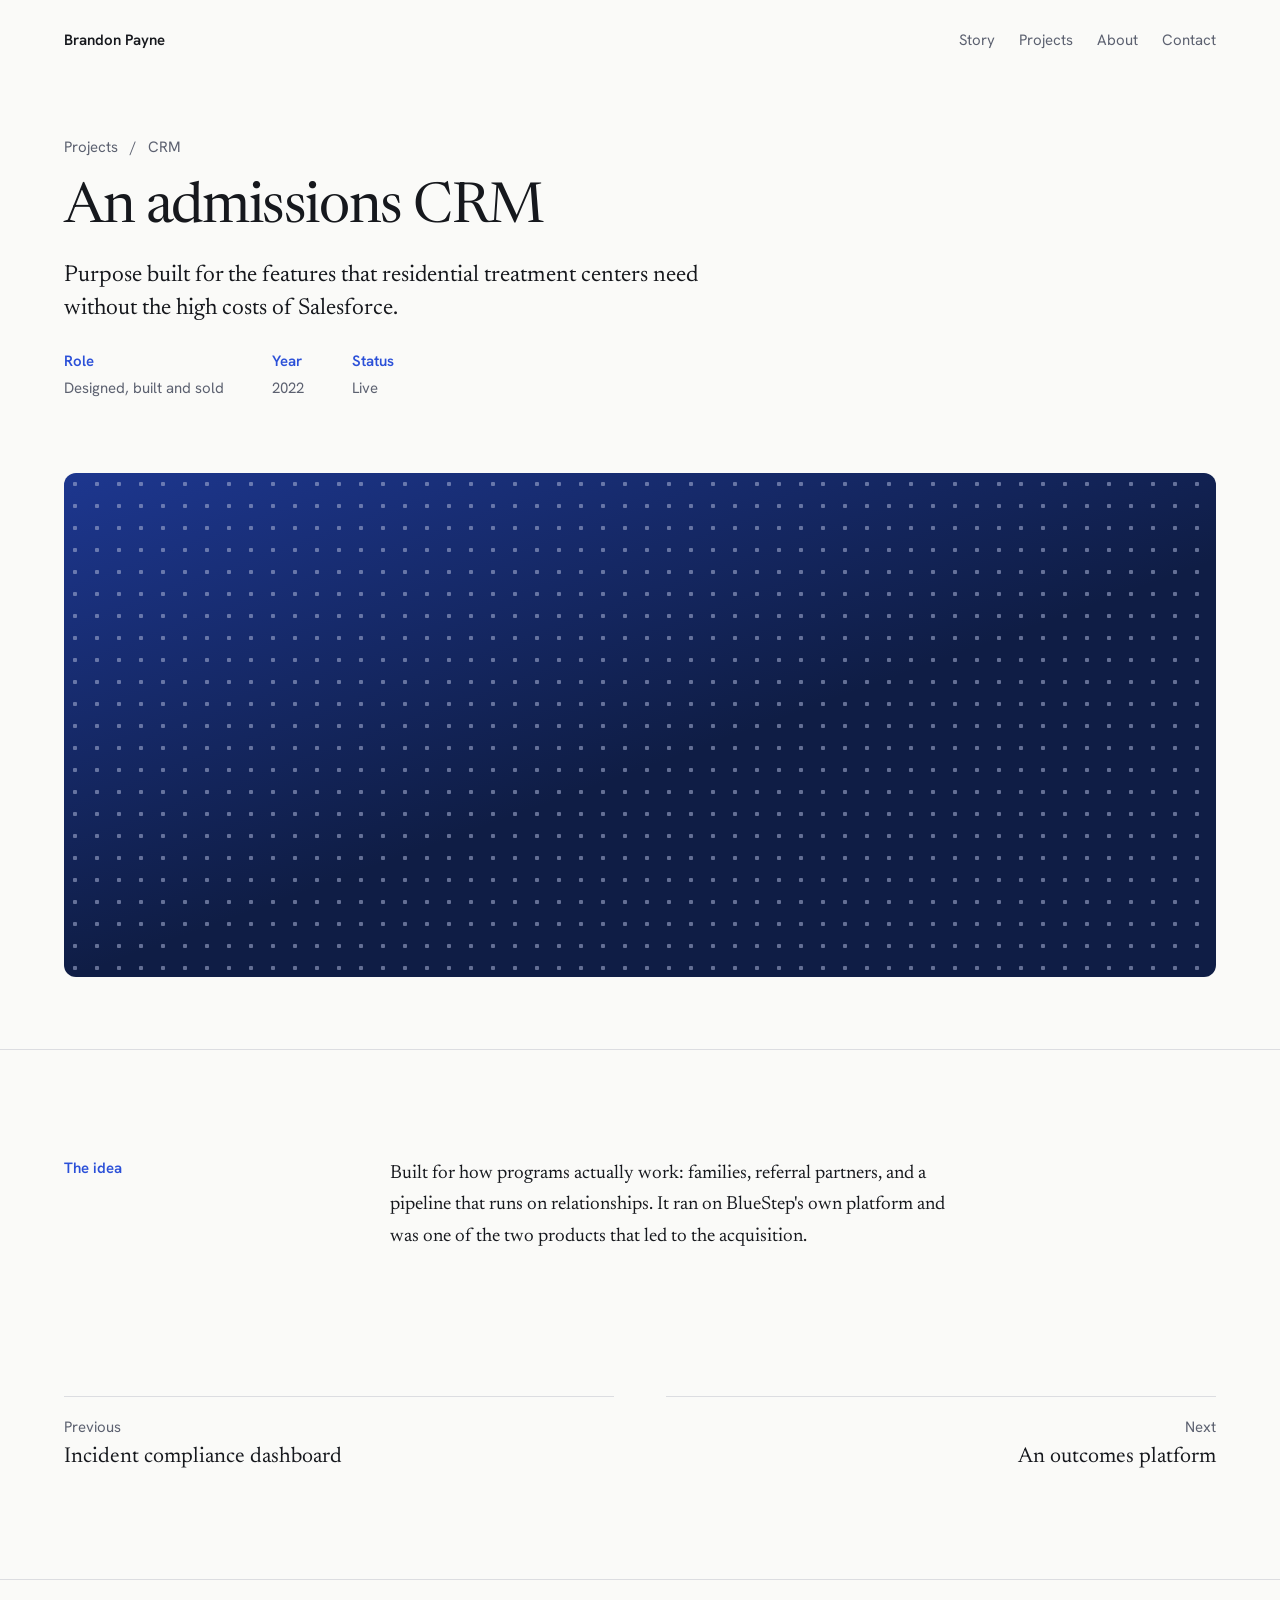
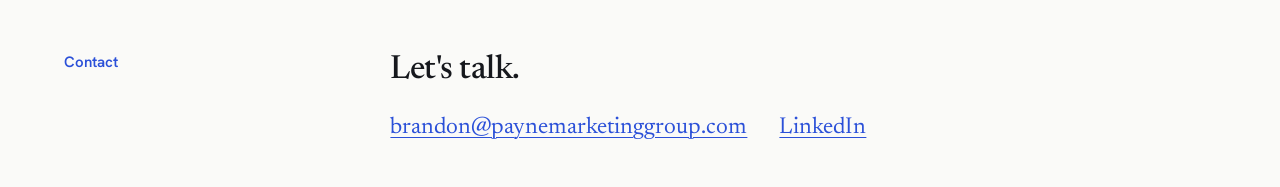
==== projects/admissions-crm.html @ 6ee07497 "Projects as a card grid with one page per project Replaces the two long project rows with an eight-c" ====
<!doctype html>
<html lang="en">
<head>
  <meta charset="utf-8">
  <meta name="viewport" content="width=device-width, initial-scale=1">
  <title>An admissions CRM - Brandon Payne</title>
  <link rel="icon" href="/favicon.svg" type="image/svg+xml">
  <link rel="icon" href="/favicon-32.png" type="image/png" sizes="32x32">
  <link rel="apple-touch-icon" href="/apple-touch-icon.png">
  <meta name="description" content="Purpose built for residential treatment centers: families, referral partners, and a pipeline that runs on relationships.">
  <link rel="preconnect" href="https://fonts.googleapis.com">
  <link rel="preconnect" href="https://fonts.gstatic.com" crossorigin>
  <link href="https://fonts.googleapis.com/css2?family=Hanken+Grotesk:wght@400;500;600&family=Newsreader:ital,opsz,wght@0,6..72,300..600;1,6..72,300..500&display=swap" rel="stylesheet">
  <link rel="stylesheet" href="/styles.css?v=202610101915">
</head>
<body>
  <a class="skip" href="#main">Skip to content</a>

  <header class="site-header wrap">
    <a class="brand" href="/">Brandon Payne</a>
    <nav aria-label="Primary">
      <a href="/#story">Story</a>
      <a href="/#projects">Projects</a>
      <a href="/#about">About</a>
      <a href="/#contact">Contact</a>
    </nav>
  </header>

  <main id="main">
    <section class="project-hero wrap">
      <p class="crumb"><a href="/#projects">Projects</a> <span aria-hidden="true">/</span> CRM</p>
      <h1 class="project-title">An admissions CRM</h1>
      <p class="lede">Purpose built for the features that residential treatment centers need without the high costs of Salesforce.</p>
      <dl class="project-meta">
        <div><dt>Role</dt><dd>Designed, built and sold</dd></div>
        <div><dt>Year</dt><dd>2022</dd></div>
        <div><dt>Status</dt><dd>Live</dd></div>
      </dl>
    </section>

    <figure class="project-visual wrap">
      <div class="project-visual-placeholder motif-dots" role="img" aria-label="Placeholder visual for An admissions CRM"></div>
    </figure>

    <section class="section project-body">
      <div class="wrap">
        <div class="row">
          <div class="row-label">
            <p class="label label-strong">The idea</p>
          </div>
          <div class="row-content">
            <div class="prose">
            <p>Built for how programs actually work: families, referral partners, and a pipeline that runs on relationships. It ran on BlueStep's own platform and was one of the two products that led to the acquisition.</p>
            </div>
          </div>
        </div>
      </div>
    </section>

    <nav class="project-nav wrap" aria-label="More projects">
      <a class="project-nav-link" href="/projects/incident-dashboard.html"><span class="label">Previous</span><span class="project-nav-title">Incident compliance dashboard</span></a>
      <a class="project-nav-link is-next" href="/projects/outcomes-platform.html"><span class="label">Next</span><span class="project-nav-title">An outcomes platform</span></a>
    </nav>
  </main>

  <footer id="contact" class="site-footer">
    <div class="wrap row row-flush">
      <div class="row-label">
        <p class="label label-strong">Contact</p>
      </div>
      <div class="row-content">
        <h2 class="item-title">Let's talk.</h2>
        <p class="contact-links">
          <a href="mailto:brandon@paynemarketinggroup.com">brandon@paynemarketinggroup.com</a>
          <a href="https://www.linkedin.com/in/payne-brandon">LinkedIn</a>
        </p>
      </div>
    </div>
  </footer>
</body>
</html>
---- styles.css ----
/* ==========================================================================
   System
   - One container (.wrap), one row shape (.row: label column + content column).
   - Two alignment lines: the page margin (section titles, hero) and the
     content line (everything inside a row).
   - Four type sizes: display, section title, item title, lede. Body and
     small sit underneath.
   ========================================================================== */

:root {
  --paper: #fafaf8;
  --ink: #16181d;
  --muted: #5c6170;
  --rule: #dcdde1;
  --blue: #2b50d8;
  --night: #0f1d45;
  --night-ink: #e9ecf7;
  --night-muted: #a9b3d6;

  --serif: "Newsreader", Georgia, serif;
  --sans: "Hanken Grotesk", system-ui, sans-serif;

  --t-display: clamp(2.5rem, 6.2vw, 5.75rem);
  --t-section: clamp(2.25rem, 4.4vw, 3.75rem);
  --t-item: clamp(1.75rem, 2.6vw, 2.375rem);
  --t-lede: clamp(1.3rem, 1.8vw, 1.6rem);
  --t-body: 1.1875rem;
  --t-small: 0.9375rem;

  --gutter: clamp(16px, 5vw, 64px);
  --max: 1240px;
  --label-col: minmax(0, 3fr);
  --content-col: minmax(0, 9fr);
  --col-gap: clamp(24px, 4vw, 64px);
  --measure: 36rem;

  --space-section: clamp(80px, 12vh, 144px);
  --space-row: clamp(56px, 8vh, 96px);
  --space-block: 32px;
}

* { box-sizing: border-box; }
html { scroll-behavior: smooth; }

body {
  margin: 0;
  background: var(--paper);
  color: var(--ink);
  font-family: var(--serif);
  font-size: var(--t-body);
  line-height: 1.65;
  font-optical-sizing: auto;
  -webkit-font-smoothing: antialiased;
}

a { color: var(--blue); text-underline-offset: 0.18em; text-decoration-thickness: 1px; }
a:hover { text-decoration-thickness: 2px; }
:focus-visible { outline: 2px solid var(--blue); outline-offset: 3px; border-radius: 2px; }

.visually-hidden {
  position: absolute; width: 1px; height: 1px; overflow: hidden;
  clip: rect(0 0 0 0); white-space: nowrap;
}
.skip {
  position: absolute; left: var(--gutter); top: -40px;
  font-family: var(--sans); font-size: var(--t-small);
  background: var(--ink); color: var(--paper); padding: 6px 12px;
}
.skip:focus { top: 12px; }

/* Container */
.wrap { width: 100%; max-width: calc(var(--max) + 2 * var(--gutter)); margin: 0 auto; padding: 0 var(--gutter); }

/* Header */
.site-header {
  display: flex; justify-content: space-between; align-items: baseline;
  padding-top: 28px; padding-bottom: 28px;
  font-family: var(--sans); font-size: var(--t-small);
}
.brand { color: var(--ink); text-decoration: none; font-weight: 600; }
.site-header nav { display: flex; gap: 24px; }
.site-header nav a { color: var(--muted); text-decoration: none; }
.site-header nav a:hover { color: var(--ink); }

/* Hero: the one loud moment */
.hero { padding-top: clamp(48px, 10vh, 120px); padding-bottom: var(--space-section); }
.titles {
  margin: 0;
  display: flex; flex-direction: column; align-items: flex-start;
  font-weight: 400;
  font-size: clamp(1.9rem, 7.4vw, 6.25rem);
  line-height: 1.02;
  letter-spacing: -0.025em;
}
.title { position: relative; display: inline-block; max-width: 100%; }
.title.was { color: var(--muted); opacity: 0.55; }
.title.was::after {
  content: "";
  position: absolute; left: -0.04em; right: -0.04em; top: 54%;
  height: max(2px, 0.055em);
  background: var(--blue);
  transform-origin: left center;
}
.title.now { font-weight: 500; color: var(--ink); margin-top: 0.08em; }
.hero-lede { max-width: 30rem; margin: 40px 0 0; font-size: var(--t-lede); line-height: 1.5; }

@media (prefers-reduced-motion: no-preference) {
  .title.was { animation: settle 0.5s ease-out both; animation-delay: calc(0.35s + var(--i) * 0.42s); }
  .title.was::after { animation: strike 0.42s cubic-bezier(.6,0,.2,1) both; animation-delay: calc(0.35s + var(--i) * 0.42s); }
  .title.now { animation: arrive 0.7s ease-out both; animation-delay: calc(0.35s + var(--i) * 0.42s); }
  .hero-lede { animation: arrive 0.7s ease-out both; animation-delay: 2.1s; }
  @keyframes strike { from { transform: scaleX(0); } to { transform: scaleX(1); } }
  @keyframes settle { from { color: var(--ink); opacity: 1; } to { color: var(--muted); opacity: 0.55; } }
  @keyframes arrive { from { opacity: 0; transform: translateY(0.25em); } to { opacity: 1; transform: none; } }
}

/* Sections */
.section { border-top: 1px solid var(--rule); padding-top: var(--space-section); }
.section-title {
  margin: 0 0 var(--space-row);
  max-width: 20ch;
  font-size: var(--t-section);
  font-weight: 400;
  line-height: 1.05;
  letter-spacing: -0.025em;
}

/* Dark title bands: the section title sits in a full-bleed night band,
   the rows below start without a rule so the band does the separating. */
.section-band { border-top: none; padding-top: 0; }
.band { background: var(--night); color: var(--night-ink); padding: var(--space-row) 0; }
.band .section-title { margin: 0; }
.section-band > .wrap > .row:first-child { border-top: none; }

/* The row: label column + content column */
.row {
  display: grid;
  grid-template-columns: var(--label-col) var(--content-col);
  column-gap: var(--col-gap);
  padding: var(--space-row) 0;
  border-top: 1px solid var(--rule);
}
.row-flush { border-top: none; padding-top: 0; }
.wrap.row { padding-left: var(--gutter); padding-right: var(--gutter); }
.row-label { align-self: start; position: sticky; top: 24px; }
.row-content { min-width: 0; }

.year {
  margin: 0 0 8px;
  font-size: clamp(2.5rem, 4vw, 3.5rem);
  font-weight: 300;
  line-height: 1;
  letter-spacing: -0.03em;
  color: var(--blue);
}
.label { margin: 0; font-family: var(--sans); font-size: var(--t-small); line-height: 1.45; color: var(--muted); }
.label + .label { margin-top: 8px; }
.label-strong { color: var(--blue); font-weight: 600; }

.item-title {
  margin: 0 0 20px;
  font-size: var(--t-item);
  font-weight: 500;
  line-height: 1.12;
  letter-spacing: -0.015em;
}
.lede { margin: 0 0 24px; max-width: 34rem; font-size: var(--t-lede); line-height: 1.45; }
.prose { max-width: var(--measure); }
.prose p { margin: 0 0 1.1em; }
.prose p:last-child { margin-bottom: 0; }
.note { margin: 24px 0 0; max-width: var(--measure); font-size: 1rem; color: var(--muted); }

/* Term/definition pairs, two up */
.pairs {
  display: grid; grid-template-columns: repeat(2, minmax(0, 1fr)); gap: 0 var(--col-gap);
  margin: var(--space-block) 0 0;
}
.pairs > div { padding: 20px 0; border-top: 1px solid var(--rule); }
.pairs dt { margin: 0 0 6px; font-family: var(--sans); font-weight: 600; font-size: 1rem; }
.pairs dd { margin: 0; font-size: 1.05rem; line-height: 1.55; }
.terms dd { color: var(--muted); }
.pairs-flush { margin-top: 0; }
.pairs-flush > div:first-child, .pairs-flush > div:nth-child(2) { border-top: none; padding-top: 0; }
.prose-after { margin-top: var(--space-block); }

/* Grid of smaller projects, two up */
.grid { display: grid; grid-template-columns: repeat(2, minmax(0, 1fr)); gap: 40px var(--col-gap); margin-top: 8px; }
.grid article { border-top: 1px solid var(--rule); padding-top: 20px; }
.grid h4 { margin: 0 0 10px; font-size: 1.35rem; font-weight: 600; line-height: 1.25; }
.grid p { margin: 0; font-size: 1.05rem; line-height: 1.6; }

/* Personal photos: a fixed mosaic inside the content column */
.gallery {
  display: grid;
  grid-template-columns: repeat(4, minmax(0, 1fr));
  grid-template-rows: repeat(2, clamp(150px, 15vw, 210px));
  grid-template-areas:
    "kiko alps alps tati"
    "kiko lake trout tati";
  gap: 12px;
  margin-top: 40px;
}
.gallery img { width: 100%; height: 100%; object-fit: cover; display: block; border-radius: 6px; background: var(--rule); }
.g-kiko { grid-area: kiko; object-position: 30% 60%; }
.g-alps { grid-area: alps; object-position: 50% 40%; }
.g-lake { grid-area: lake; object-position: 50% 40%; }
.g-trout { grid-area: trout; object-position: 50% 45%; }
.g-tati { grid-area: tati; object-position: 50% 35%; }

/* Inline terms that open an explainer popup */
.term {
  font: inherit; color: inherit; background: none; border: none; padding: 0; margin: 0;
  cursor: pointer;
  text-decoration: underline dotted var(--blue);
  text-decoration-thickness: 2px;
  text-underline-offset: 0.2em;
}
.term:hover { color: var(--blue); text-decoration-style: solid; }
.label .term { color: var(--muted); }
.label .term:hover { color: var(--blue); }

.popup {
  width: min(44rem, calc(100vw - 32px));
  max-height: calc(100vh - 48px);
  padding: 40px clamp(20px, 4vw, 48px) 48px;
  border: none; border-radius: 10px;
  background: var(--paper); color: var(--ink);
  box-shadow: 0 24px 64px rgba(15, 29, 69, 0.28);
}
.popup::backdrop { background: rgba(15, 29, 69, 0.55); }
.popup-head { display: flex; justify-content: space-between; align-items: flex-start; gap: 16px; margin-bottom: 20px; }
.popup-title { margin: 0; font-size: var(--t-item); font-weight: 500; line-height: 1.12; letter-spacing: -0.015em; }
.popup-close {
  flex-shrink: 0; width: 36px; height: 36px; margin: -4px -8px 0 0;
  border: none; border-radius: 50%; background: none; color: var(--muted);
  font-size: 1.75rem; line-height: 1; cursor: pointer;
}
.popup-close:hover { background: var(--rule); color: var(--ink); }
.popup-sub { margin: var(--space-block) 0 0; font-family: var(--sans); font-size: 1rem; font-weight: 600; }
.popup-sub + .prose { margin-top: 12px; }
.popup .pairs { margin-top: 8px; }
@media (prefers-reduced-motion: no-preference) {
  .popup[open] { animation: arrive 0.25s ease-out; }
}

/* Media inside a row: same left edge, capped width */
.row-content .demo { margin: var(--space-block) 0; max-width: 820px; }
.market { margin: var(--space-block) 0; max-width: 640px; color: var(--blue); }
.market svg { width: 100%; height: auto; display: block; }
.market .node { fill: #fff; stroke: var(--ink); stroke-width: 1.5; }
.market .node-title { font-family: var(--serif); font-size: 24px; fill: var(--ink); }
.market .node-sub { font-family: var(--sans); font-size: 15px; fill: var(--muted); }
.market .flow { stroke: currentColor; stroke-width: 2; }
.market .flow-label { font-family: var(--sans); font-size: 15px; fill: var(--ink); }

/* Closing and footer */
.closing { padding-bottom: var(--space-section); }
.closing .section-title { font-size: var(--t-display); max-width: 18ch; margin-bottom: 40px; }
.site-footer { border-top: 1px solid var(--rule); }
.site-footer .row { padding-top: var(--space-row); padding-bottom: 40px; }
.contact-links { display: flex; flex-wrap: wrap; gap: 12px 32px; margin: 0; font-size: var(--t-lede); }
.fineprint { margin: 56px 0 0; font-family: var(--sans); font-size: 0.85rem; color: var(--muted); }

/* Small screens: the label column stacks above the content */
@media (max-width: 860px) {
  .row { grid-template-columns: minmax(0, 1fr); }
  .row-label { position: static; margin-bottom: 20px; display: flex; flex-wrap: wrap; align-items: baseline; gap: 4px 16px; }
  .row-label:empty { display: none; }
  .year { margin: 0; font-size: 2.5rem; }
  .label + .label { margin-top: 0; }
  .pairs, .grid { grid-template-columns: minmax(0, 1fr); }
  .pairs-flush > div:nth-child(2) { border-top: 1px solid var(--rule); padding-top: 20px; }
  .gallery {
    grid-template-columns: repeat(2, minmax(0, 1fr));
    grid-template-rows: 260px 180px 200px;
    grid-template-areas: "kiko tati" "alps alps" "lake trout";
  }
}
@media (max-width: 560px) {
  body { font-size: 1.0625rem; }
  .site-header nav { gap: 16px; }
}

/* ==========================================================================
   Projects: card grid on the home page, one page per project
   ========================================================================== */
.cards {
  display: grid;
  grid-template-columns: repeat(auto-fill, minmax(300px, 1fr));
  gap: clamp(20px, 3vw, 40px);
  padding-bottom: var(--space-section);
}
.card {
  display: flex; flex-direction: column;
  color: inherit; text-decoration: none;
  background: #fff;
  border: 1px solid var(--rule); border-radius: 12px; overflow: hidden;
  transition: transform 0.2s ease, box-shadow 0.2s ease, border-color 0.2s ease;
}
.card:hover, .card:focus-visible { transform: translateY(-3px); box-shadow: 0 16px 40px rgba(15, 29, 69, 0.12); border-color: transparent; }
.card-visual { aspect-ratio: 16 / 10; background: var(--night); }
.card-visual img { display: block; width: 100%; height: 100%; object-fit: cover; }
.card-body { padding: 20px 22px 24px; display: flex; flex-direction: column; flex: 1; }
.card-kicker { margin: 0 0 8px; font-family: var(--sans); font-size: var(--t-small); font-weight: 600; color: var(--blue); }
.card-title { margin: 0 0 8px; font-size: 1.5rem; font-weight: 500; line-height: 1.15; letter-spacing: -0.015em; }
.card-text { margin: 0; font-size: 1.0625rem; line-height: 1.5; color: var(--muted); }
.card-more { margin: 18px 0 0; padding-top: 14px; border-top: 1px solid var(--rule); font-family: var(--sans); font-size: var(--t-small); font-weight: 500; color: var(--blue); margin-top: auto; }
.card-more::after { content: " \2192"; }

/* Placeholder motifs: night background, blue-tinted geometry. Swap for an <img> when screenshots exist. */
.motif-spark  { background: radial-gradient(circle at 50% 50%, rgba(43,80,216,0.9) 0 6%, transparent 6.5%), radial-gradient(circle at 50% 50%, transparent 0 18%, rgba(169,179,214,0.25) 18.5% 19.5%, transparent 20%), radial-gradient(circle at 50% 50%, transparent 0 30%, rgba(169,179,214,0.18) 30.5% 31.5%, transparent 32%), var(--night); }
.motif-flow   { background: linear-gradient(90deg, transparent 0 22%, rgba(169,179,214,0.5) 22% 24%, transparent 24% 76%, rgba(169,179,214,0.5) 76% 78%, transparent 78%), repeating-linear-gradient(0deg, transparent 0 22px, rgba(43,80,216,0.55) 22px 24px), var(--night); background-size: 100% 100%, 100% 72px; background-position: 0 0, 0 50%; background-repeat: no-repeat, repeat-x; }
.motif-grid   { background: repeating-linear-gradient(0deg, rgba(169,179,214,0.22) 0 1px, transparent 1px 28px), repeating-linear-gradient(90deg, rgba(169,179,214,0.22) 0 1px, transparent 1px 28px), linear-gradient(135deg, rgba(43,80,216,0.55), transparent 60%), var(--night); }
.motif-lines  { background: repeating-linear-gradient(0deg, transparent 0 18px, rgba(169,179,214,0.35) 18px 19px), linear-gradient(90deg, rgba(43,80,216,0.6) 0 30%, transparent 30%), var(--night); background-size: 60% 100%, 100% 100%, 100% 100%; background-position: 20% 0, 0 0, 0 0; background-repeat: no-repeat; }
.motif-blocks { background: linear-gradient(rgba(43,80,216,0.75), rgba(43,80,216,0.75)) 12% 20% / 30% 22% no-repeat, linear-gradient(rgba(169,179,214,0.35), rgba(169,179,214,0.35)) 12% 60% / 55% 10% no-repeat, linear-gradient(rgba(169,179,214,0.35), rgba(169,179,214,0.35)) 12% 80% / 76% 10% no-repeat, var(--night); }
.motif-bars   { background: linear-gradient(rgba(43,80,216,0.8), rgba(43,80,216,0.8)) 18% 100% / 9% 45% no-repeat, linear-gradient(rgba(43,80,216,0.8), rgba(43,80,216,0.8)) 34% 100% / 9% 70% no-repeat, linear-gradient(rgba(43,80,216,0.8), rgba(43,80,216,0.8)) 50% 100% / 9% 30% no-repeat, linear-gradient(rgba(43,80,216,0.8), rgba(43,80,216,0.8)) 66% 100% / 9% 80% no-repeat, linear-gradient(rgba(43,80,216,0.8), rgba(43,80,216,0.8)) 82% 100% / 9% 55% no-repeat, var(--night); }
.motif-dots   { background: radial-gradient(circle, rgba(169,179,214,0.55) 0 2px, transparent 2.5px) 0 0 / 22px 22px, linear-gradient(160deg, rgba(43,80,216,0.5), transparent 55%), var(--night); }
.motif-rings  { background: radial-gradient(circle at 70% 50%, transparent 0 12%, rgba(43,80,216,0.8) 12.5% 15%, transparent 15.5% 24%, rgba(169,179,214,0.35) 24.5% 26%, transparent 26.5% 36%, rgba(169,179,214,0.2) 36.5% 37.5%, transparent 38%), var(--night); }

/* Project page */
.project-hero { padding-top: clamp(32px, 6vh, 72px); padding-bottom: var(--space-row); }
.crumb { margin: 0 0 20px; font-family: var(--sans); font-size: var(--t-small); color: var(--muted); }
.crumb a { color: var(--muted); text-decoration: none; }
.crumb a:hover { color: var(--ink); }
.crumb span { margin: 0 8px; }
.project-title {
  margin: 0 0 20px; max-width: 16ch;
  font-size: var(--t-section); font-weight: 400; line-height: 1.05; letter-spacing: -0.025em;
}
.project-hero .lede { max-width: 40rem; }
.project-meta { display: flex; flex-wrap: wrap; gap: 12px 48px; margin: 0; }
.project-meta div { margin: 0; }
.project-meta dt { margin: 0 0 2px; font-family: var(--sans); font-size: var(--t-small); font-weight: 600; color: var(--blue); }
.project-meta dd { margin: 0; font-family: var(--sans); font-size: var(--t-small); color: var(--muted); }
.project-visual { margin: 0 auto; }
.project-visual > .demo, .project-visual > .market { margin: 0; max-width: 100%; }
.project-visual-placeholder { aspect-ratio: 16 / 7; border-radius: 12px; }
.project-visual-caption { margin: 12px 0 0; font-family: var(--sans); font-size: var(--t-small); color: var(--muted); }
.project-body { margin-top: var(--space-row); }
.project-body .row:first-child { border-top: none; padding-top: 0; }
.project-nav { display: grid; grid-template-columns: 1fr 1fr; gap: var(--col-gap); padding-top: var(--space-row); padding-bottom: var(--space-section); }
.project-nav-link { display: flex; flex-direction: column; gap: 6px; color: inherit; text-decoration: none; padding-top: 20px; border-top: 1px solid var(--rule); }
.project-nav-link.is-next { text-align: right; }
.project-nav-title { font-size: 1.35rem; line-height: 1.2; }
.project-nav-link:hover .project-nav-title { color: var(--blue); }

@media (max-width: 720px) {
  .project-nav { grid-template-columns: 1fr; }
  .project-nav-link.is-next { text-align: left; }
}
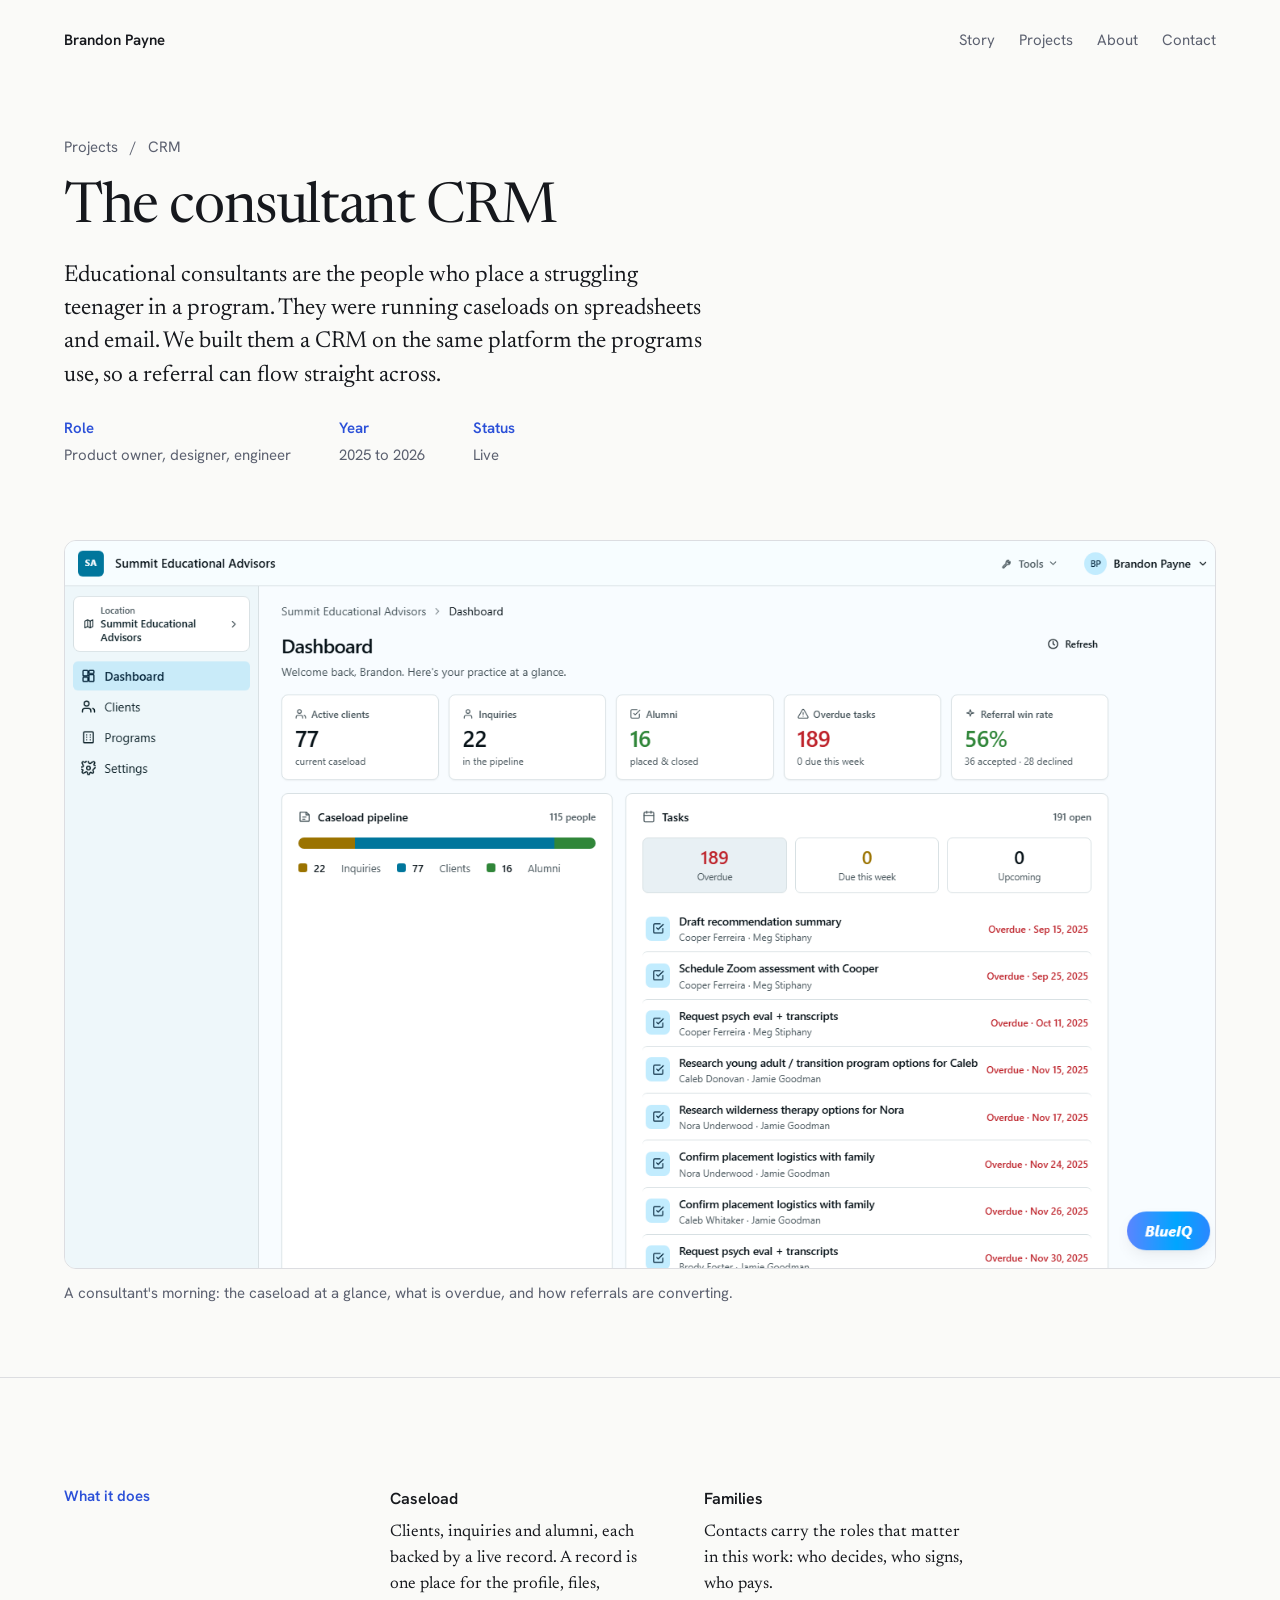
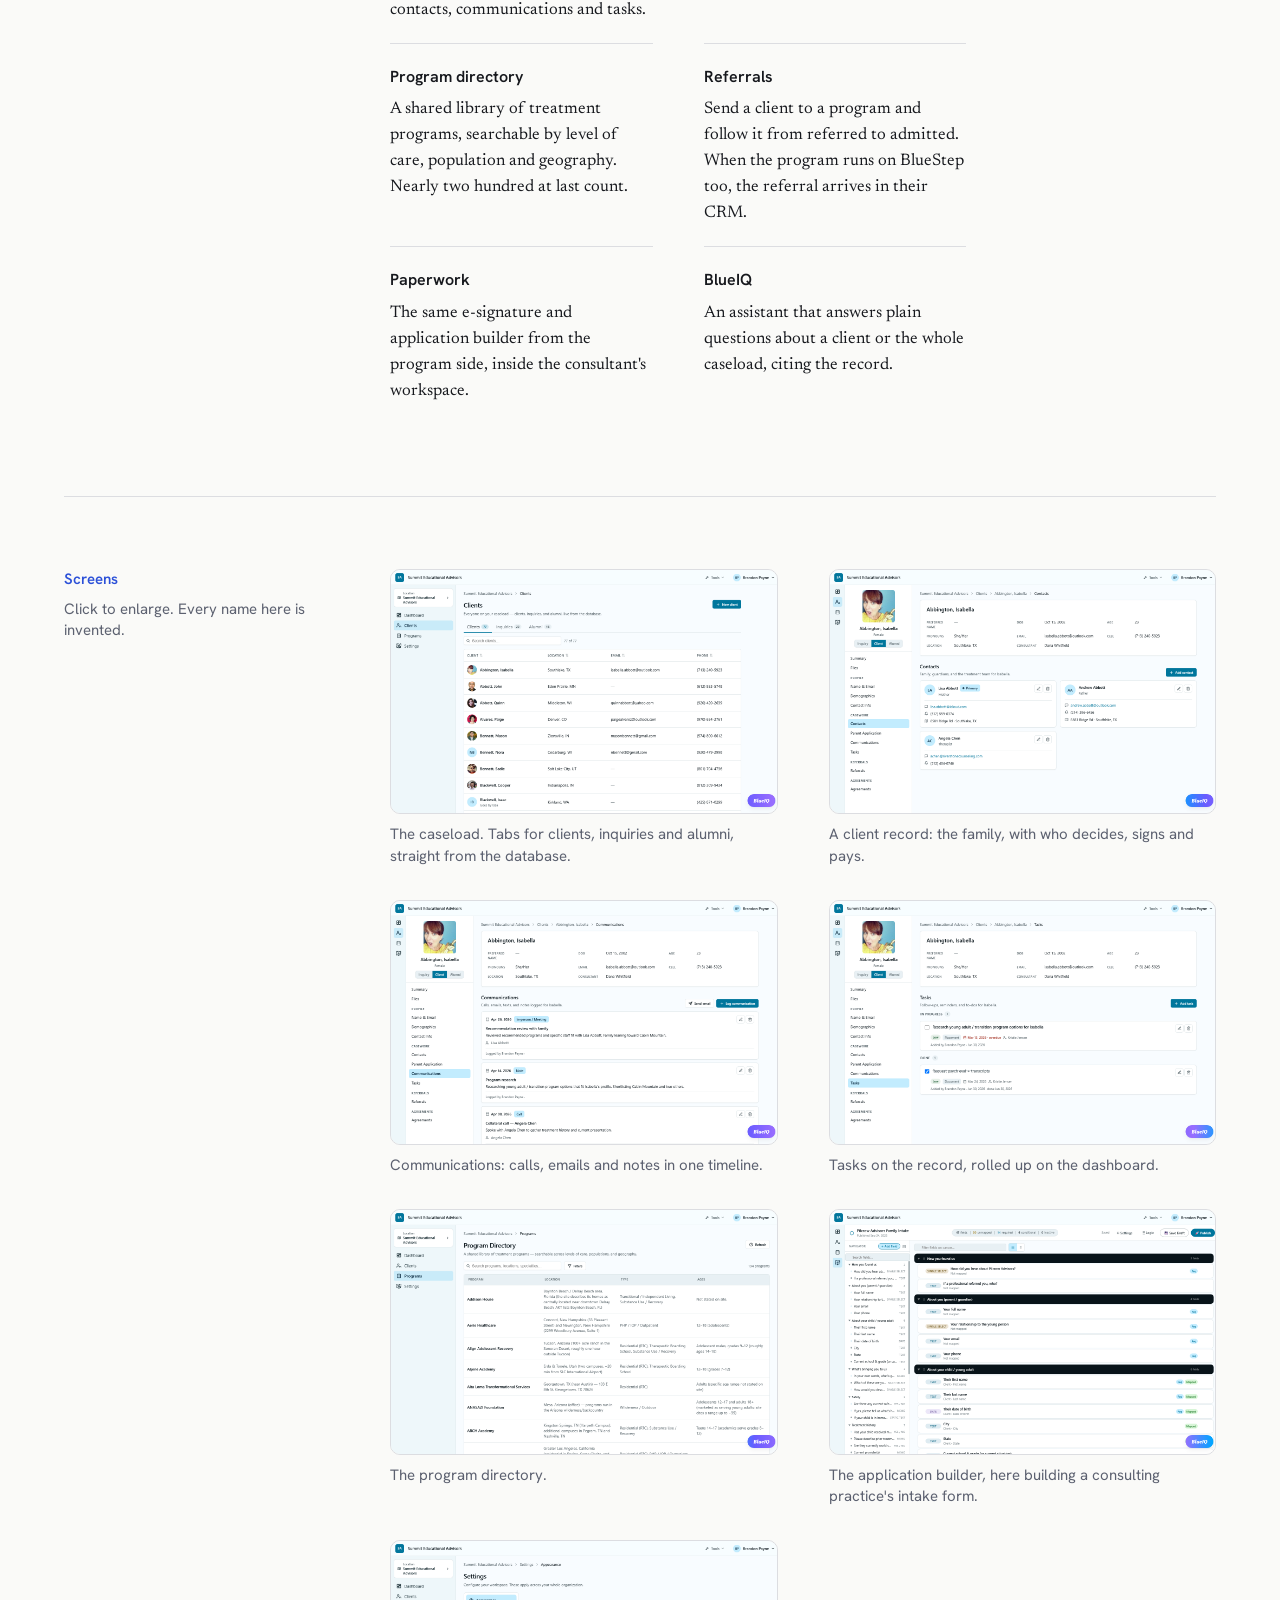
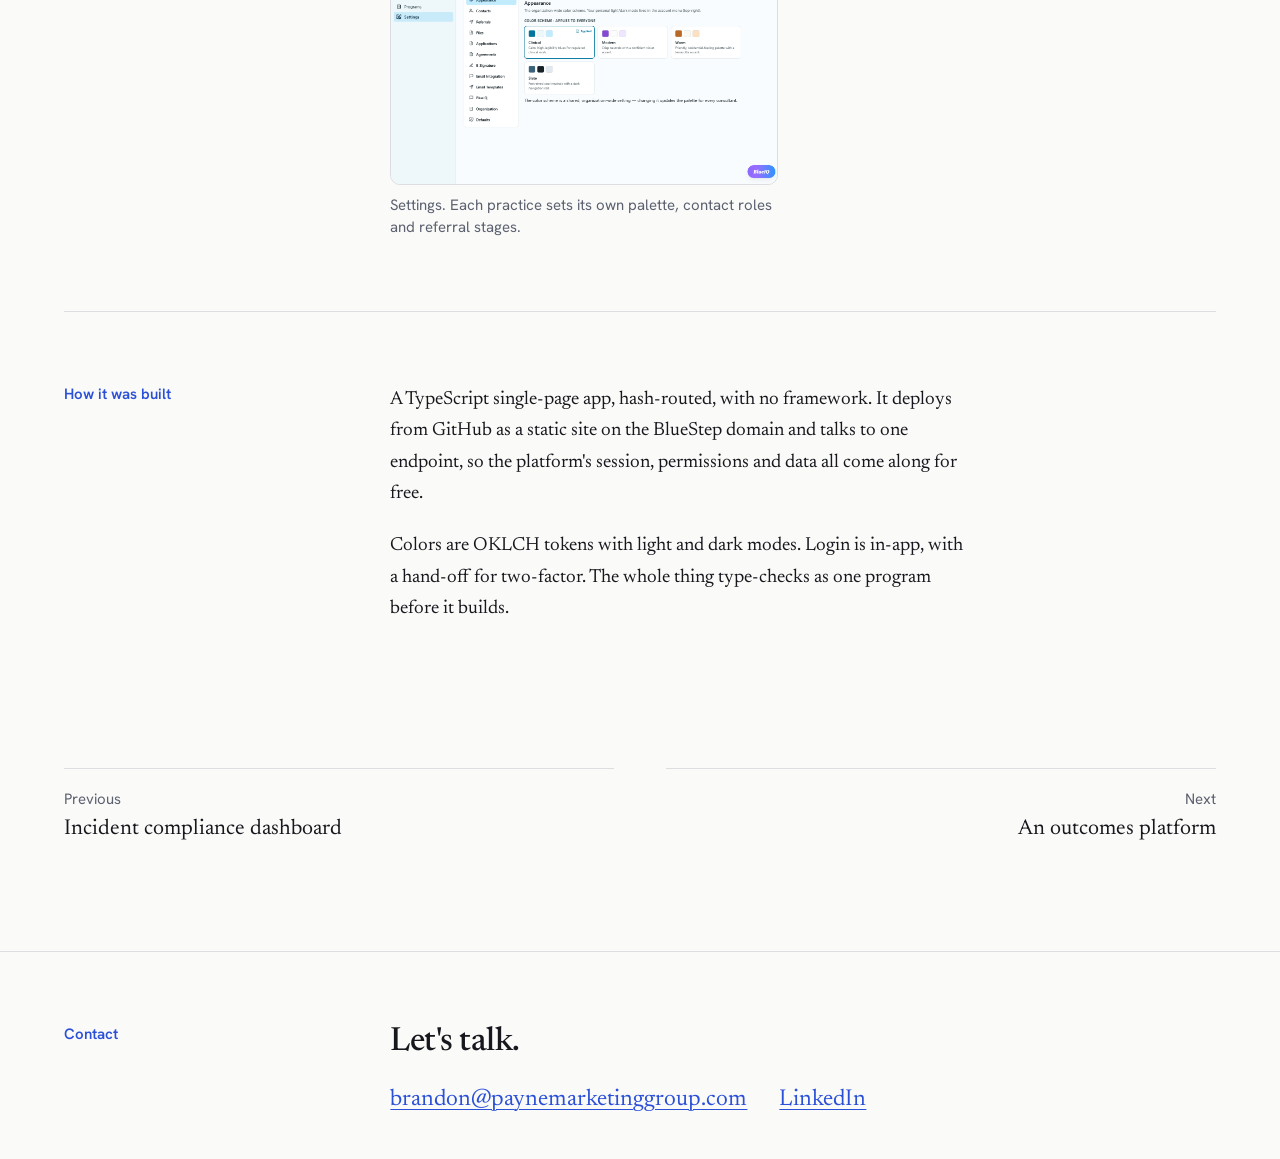
==== commit ef0b3e8b: "Project pages with real product screens and two interactive demos Agreements: a parent-signing demo " ====
--- a/projects/admissions-crm.html
+++ b/projects/admissions-crm.html
@@ -3,15 +3,15 @@
 <head>
   <meta charset="utf-8">
   <meta name="viewport" content="width=device-width, initial-scale=1">
-  <title>An admissions CRM - Brandon Payne</title>
+  <title>The consultant CRM - Brandon Payne</title>
   <link rel="icon" href="/favicon.svg" type="image/svg+xml">
   <link rel="icon" href="/favicon-32.png" type="image/png" sizes="32x32">
   <link rel="apple-touch-icon" href="/apple-touch-icon.png">
-  <meta name="description" content="Purpose built for residential treatment centers: families, referral partners, and a pipeline that runs on relationships.">
+  <meta name="description" content="A CRM for the educational consultants who place students in treatment programs: caseload, families, a program directory, referrals, agreements and applications in one workspace.">
   <link rel="preconnect" href="https://fonts.googleapis.com">
   <link rel="preconnect" href="https://fonts.gstatic.com" crossorigin>
   <link href="https://fonts.googleapis.com/css2?family=Hanken+Grotesk:wght@400;500;600&family=Newsreader:ital,opsz,wght@0,6..72,300..600;1,6..72,300..500&display=swap" rel="stylesheet">
-  <link rel="stylesheet" href="/styles.css?v=202610101915">
+  <link rel="stylesheet" href="/styles.css?v=202610111100">
 </head>
 <body>
   <a class="skip" href="#main">Skip to content</a>
@@ -29,28 +29,68 @@
   <main id="main">
     <section class="project-hero wrap">
       <p class="crumb"><a href="/#projects">Projects</a> <span aria-hidden="true">/</span> CRM</p>
-      <h1 class="project-title">An admissions CRM</h1>
-      <p class="lede">Purpose built for the features that residential treatment centers need without the high costs of Salesforce.</p>
+      <h1 class="project-title">The consultant CRM</h1>
+      <p class="lede">Educational consultants are the people who place a struggling teenager in a program. They were running caseloads on spreadsheets and email. We built them a CRM on the same platform the programs use, so a referral can flow straight across.</p>
       <dl class="project-meta">
-        <div><dt>Role</dt><dd>Designed, built and sold</dd></div>
-        <div><dt>Year</dt><dd>2022</dd></div>
+        <div><dt>Role</dt><dd>Product owner, designer, engineer</dd></div>
+        <div><dt>Year</dt><dd>2025 to 2026</dd></div>
         <div><dt>Status</dt><dd>Live</dd></div>
       </dl>
     </section>
 
     <figure class="project-visual wrap">
-      <div class="project-visual-placeholder motif-dots" role="img" aria-label="Placeholder visual for An admissions CRM"></div>
+      <a class="shot" href="/assets/projects/crm/dashboard.png" data-caption="The dashboard: caseload, pipeline, tasks and referral win rate.">
+        <img class="shot-hero" src="/assets/projects/crm/dashboard.png" width="1424" height="900" alt="The consultant CRM dashboard with stat tiles for active clients, inquiries, alumni, overdue tasks and referral win rate, a caseload pipeline bar, and a task list">
+      </a>
+      <figcaption class="project-visual-caption">A consultant's morning: the caseload at a glance, what is overdue, and how referrals are converting.</figcaption>
     </figure>
 
     <section class="section project-body">
       <div class="wrap">
         <div class="row">
           <div class="row-label">
-            <p class="label label-strong">The idea</p>
+            <p class="label label-strong">What it does</p>
           </div>
           <div class="row-content">
             <div class="prose">
-            <p>Built for how programs actually work: families, referral partners, and a pipeline that runs on relationships. It ran on BlueStep's own platform and was one of the two products that led to the acquisition.</p>
+            <dl class="pairs pairs-flush">
+              <div><dt>Caseload</dt><dd>Clients, inquiries and alumni, each backed by a live record. A record is one place for the profile, files, contacts, communications and tasks.</dd></div>
+              <div><dt>Families</dt><dd>Contacts carry the roles that matter in this work: who decides, who signs, who pays.</dd></div>
+              <div><dt>Program directory</dt><dd>A shared library of treatment programs, searchable by level of care, population and geography. Nearly two hundred at last count.</dd></div>
+              <div><dt>Referrals</dt><dd>Send a client to a program and follow it from referred to admitted. When the program runs on BlueStep too, the referral arrives in their CRM.</dd></div>
+              <div><dt>Paperwork</dt><dd>The same e-signature and application builder from the program side, inside the consultant's workspace.</dd></div>
+              <div><dt>BlueIQ</dt><dd>An assistant that answers plain questions about a client or the whole caseload, citing the record.</dd></div>
+            </dl>
+            </div>
+          </div>
+        </div>
+
+        <div class="row">
+          <div class="row-label">
+            <p class="label label-strong">Screens</p>
+            <p class="label">Click to enlarge. Every name here is invented.</p>
+          </div>
+          <div class="row-content">
+            <ul class="shots">
+              <li><a class="shot" href="/assets/projects/crm/clients.png"><figure><img src="/assets/projects/crm/clients.png" width="1424" height="900" loading="lazy" alt="The Clients list with tabs for Clients, Inquiries and Alumni, a search box, and a table of clients with location, email and phone"><figcaption>The caseload. Tabs for clients, inquiries and alumni, straight from the database.</figcaption></figure></a></li>
+              <li><a class="shot" href="/assets/projects/crm/contacts.png"><figure><img src="/assets/projects/crm/contacts.png" width="1424" height="900" loading="lazy" alt="A client record's Contacts tab"><figcaption>A client record: the family, with who decides, signs and pays.</figcaption></figure></a></li>
+              <li><a class="shot" href="/assets/projects/crm/communications.png"><figure><img src="/assets/projects/crm/communications.png" width="1424" height="900" loading="lazy" alt="A client record's Communications tab, a timeline of calls, emails and notes"><figcaption>Communications: calls, emails and notes in one timeline.</figcaption></figure></a></li>
+              <li><a class="shot" href="/assets/projects/crm/tasks.png"><figure><img src="/assets/projects/crm/tasks.png" width="1424" height="900" loading="lazy" alt="A client record's Tasks tab"><figcaption>Tasks on the record, rolled up on the dashboard.</figcaption></figure></a></li>
+              <li><a class="shot" href="/assets/projects/crm/programs.png"><figure><img src="/assets/projects/crm/programs.png" width="1424" height="900" loading="lazy" alt="The Program Directory, a searchable table of treatment programs with location, type and ages"><figcaption>The program directory.</figcaption></figure></a></li>
+              <li><a class="shot" href="/assets/projects/crm/builder.png"><figure><img src="/assets/projects/crm/builder.png" width="1424" height="900" loading="lazy" alt="The application builder inside the CRM, editing a family intake form"><figcaption>The application builder, here building a consulting practice's intake form.</figcaption></figure></a></li>
+              <li><a class="shot" href="/assets/projects/crm/settings.png"><figure><img src="/assets/projects/crm/settings.png" width="1424" height="900" loading="lazy" alt="The Settings page with Appearance, Contacts, Referrals, Files and Applications sections"><figcaption>Settings. Each practice sets its own palette, contact roles and referral stages.</figcaption></figure></a></li>
+            </ul>
+          </div>
+        </div>
+
+        <div class="row">
+          <div class="row-label">
+            <p class="label label-strong">How it was built</p>
+          </div>
+          <div class="row-content">
+            <div class="prose">
+              <p>A TypeScript single-page app, hash-routed, with no framework. It deploys from GitHub as a static site on the BlueStep domain and talks to one endpoint, so the platform's session, permissions and data all come along for free.</p>
+              <p>Colors are OKLCH tokens with light and dark modes. Login is in-app, with a hand-off for two-factor. The whole thing type-checks as one program before it builds.</p>
             </div>
           </div>
         </div>
@@ -77,5 +117,6 @@
       </div>
     </div>
   </footer>
+  <script src="/gallery.js?v=202610111100"></script>
 </body>
 </html>
--- a/styles.css
+++ b/styles.css
@@ -348,3 +348,29 @@
   .project-nav { grid-template-columns: 1fr; }
   .project-nav-link.is-next { text-align: left; }
 }
+
+/* ---- Project pages: real screens, embeds, galleries ---- */
+.project-visual .shot { display: block; }
+.shot-hero { display: block; width: 100%; height: auto; border: 1px solid var(--rule); border-radius: 12px; background: #fff; }
+.demo-intro { margin: 0 0 12px; font-family: var(--sans); font-size: 0.95rem; color: var(--muted); }
+.embed { border: 1px solid var(--rule); border-radius: 12px; overflow: hidden; background: #f8fafc; }
+.embed iframe { display: block; width: 100%; height: 780px; border: 0; }
+.embed-fallback { display: none; }
+.embed-fallback img { display: block; width: 100%; height: auto; }
+.embed-note { display: flex; justify-content: space-between; gap: 12px; margin: 10px 0 0; font-family: var(--sans); font-size: 0.85rem; color: var(--muted); }
+@media (max-width: 820px) { .embed iframe { display: none; } .embed-fallback { display: block; } }
+
+.shots { display: grid; grid-template-columns: repeat(2, minmax(0, 1fr)); gap: 32px var(--col-gap); margin: 0; padding: 0; list-style: none; }
+.shot { color: inherit; text-decoration: none; }
+.shot figure { margin: 0; }
+.shots img { display: block; width: 100%; height: auto; border: 1px solid var(--rule); border-radius: 10px; background: #fff; transition: border-color 0.15s ease, box-shadow 0.15s ease; }
+.shot:hover img, .shot:focus-visible img { border-color: var(--blue); box-shadow: 0 10px 30px rgba(15, 29, 69, 0.12); }
+.shot figcaption { margin: 10px 0 0; font-family: var(--sans); font-size: var(--t-small); line-height: 1.45; color: var(--muted); }
+@media (max-width: 640px) { .shots { grid-template-columns: 1fr; } }
+
+dialog.lightbox { border: 0; border-radius: 12px; padding: 0; max-width: min(96vw, 1400px); max-height: 94vh; background: var(--paper); color: var(--ink); box-shadow: 0 30px 80px rgba(0,0,0,0.35); }
+dialog.lightbox::backdrop { background: rgba(15, 24, 45, 0.7); }
+dialog.lightbox img { display: block; max-width: 100%; max-height: calc(94vh - 56px); width: auto; height: auto; margin: 0 auto; }
+.lightbox-cap { margin: 0; padding: 12px 16px; font-family: var(--sans); font-size: var(--t-small); color: var(--muted); }
+.lightbox-close { position: absolute; top: 8px; right: 8px; width: 36px; height: 36px; border: 0; border-radius: 50%; background: rgba(15, 24, 45, 0.75); color: #fff; font-size: 22px; line-height: 1; cursor: pointer; }
+.lightbox-close:hover { background: var(--blue); }
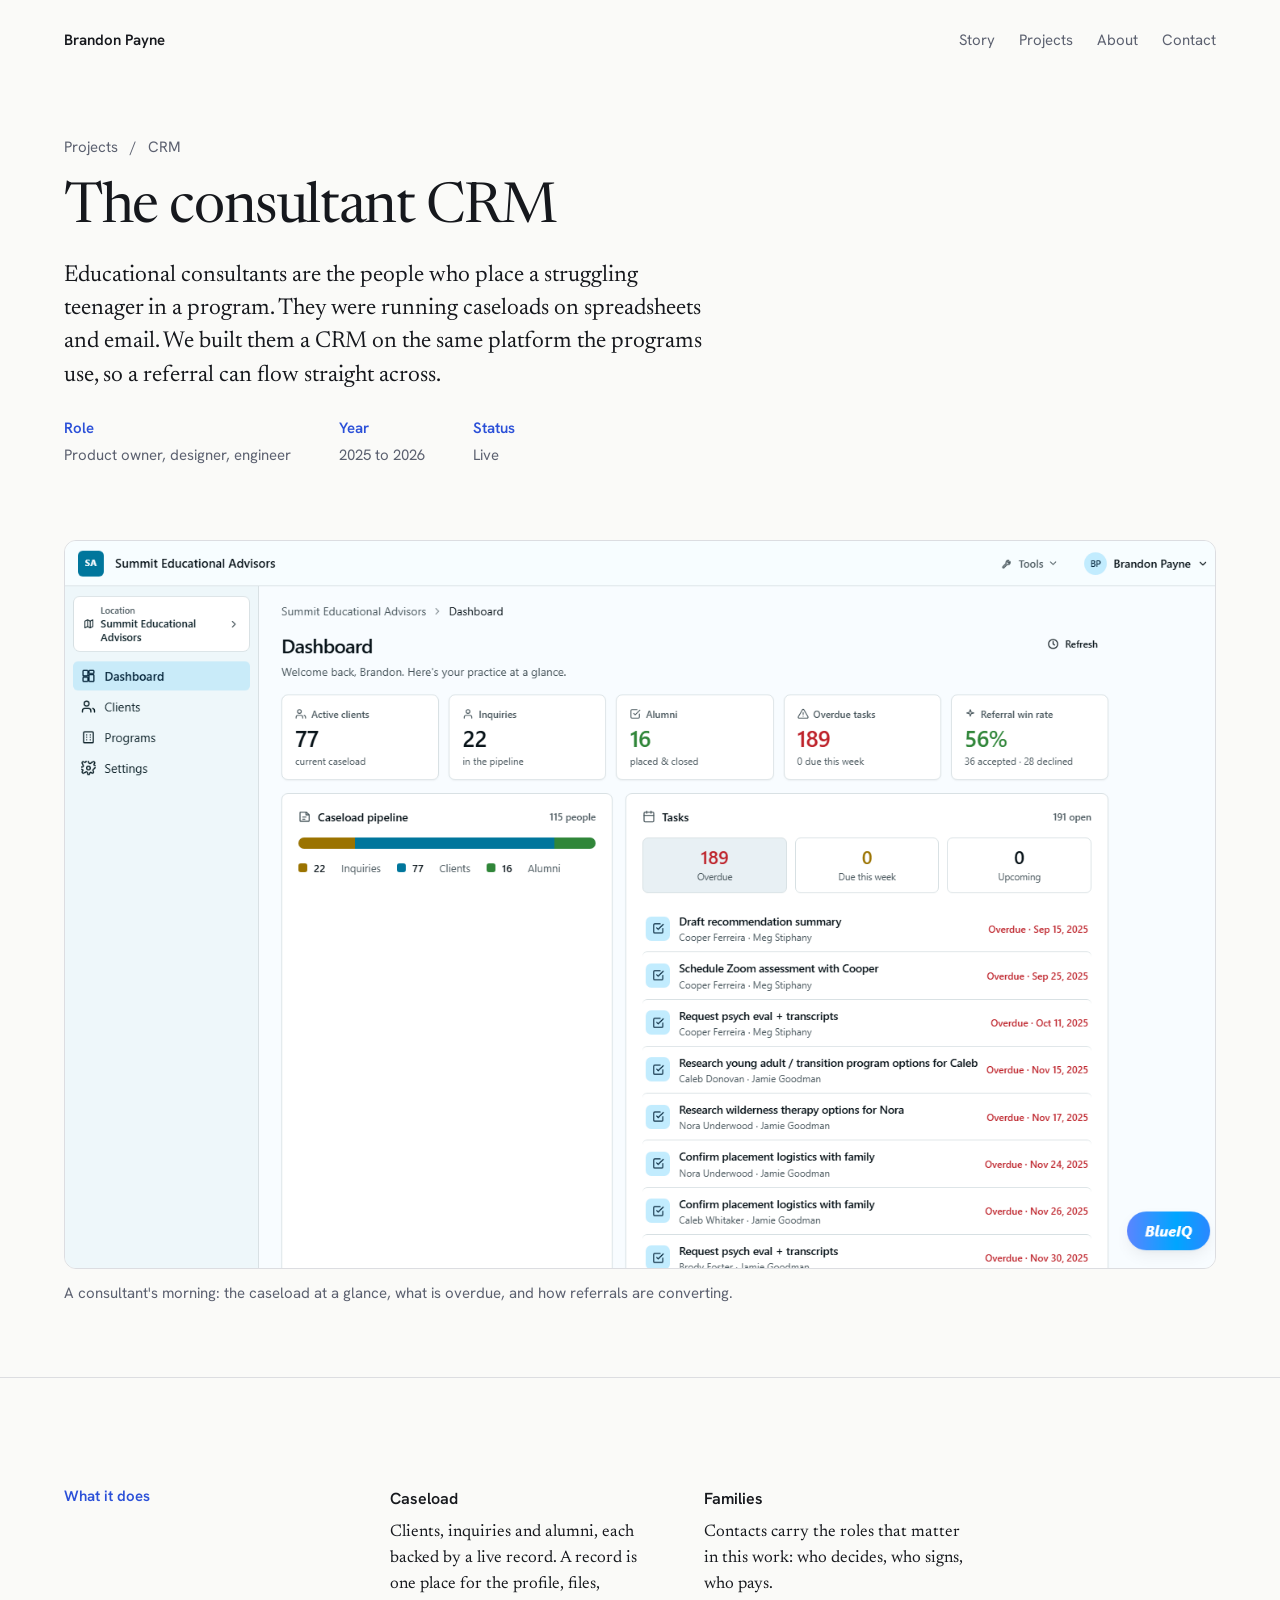
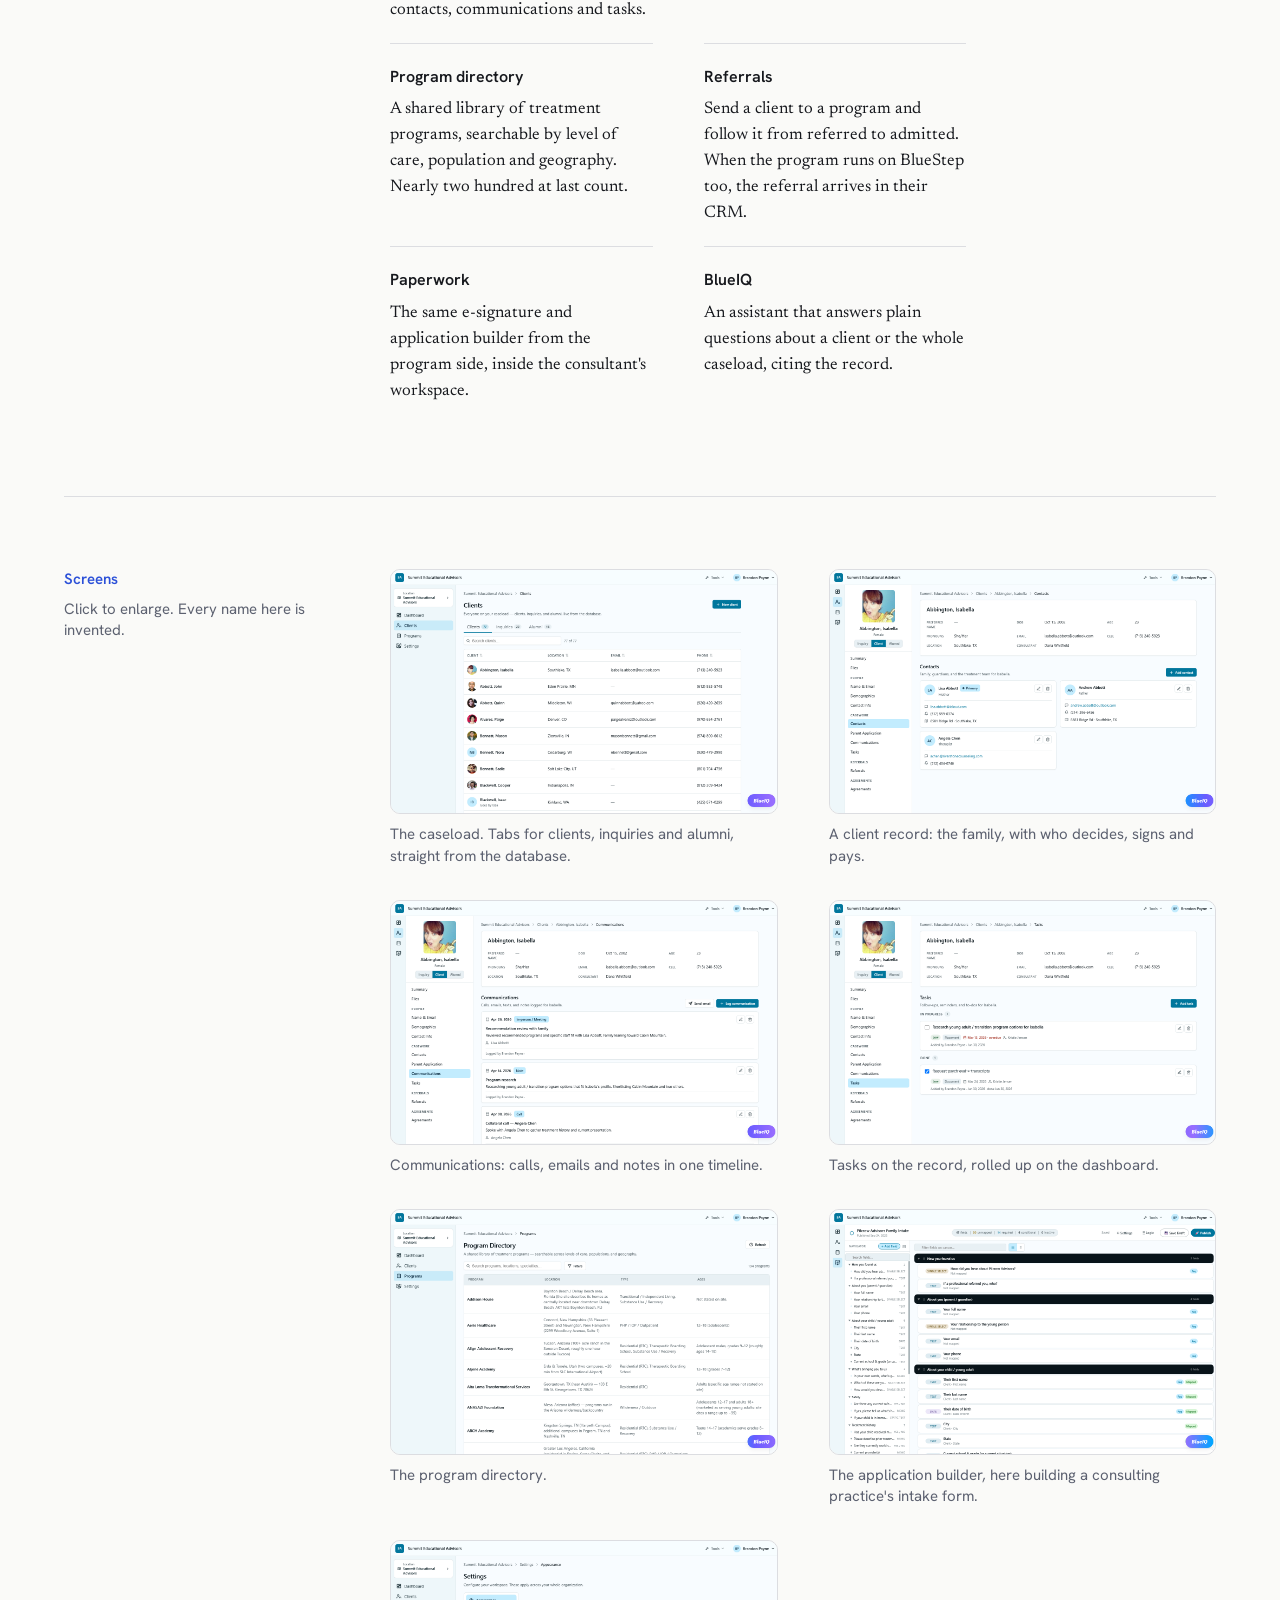
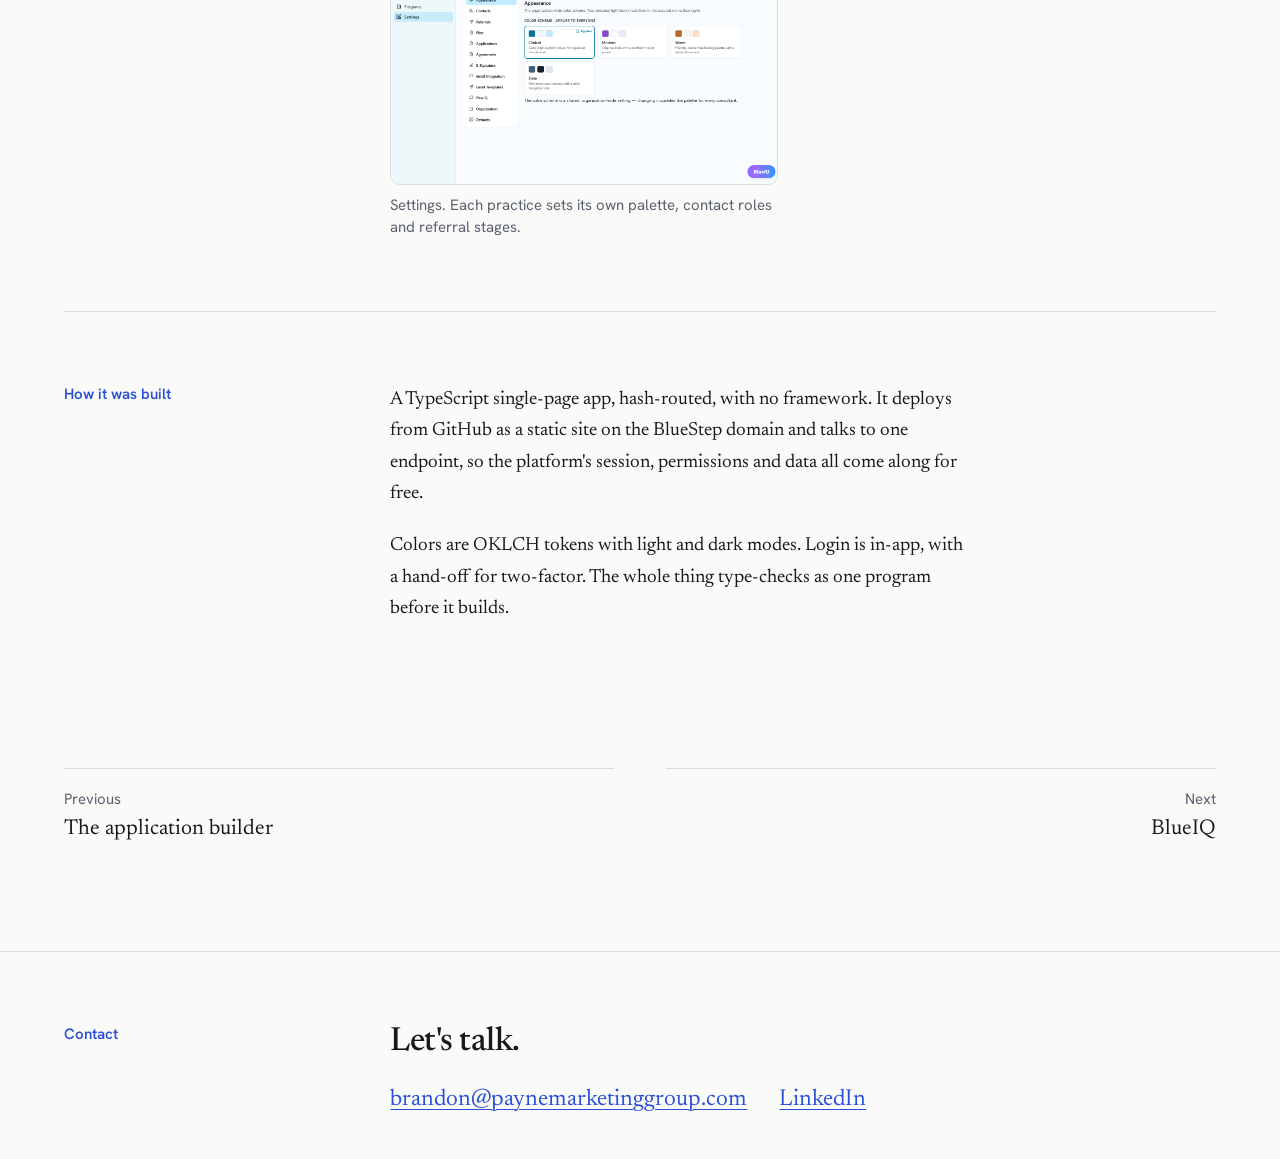
==== commit 3cb8ec79: "Remove incident dashboard, referral marketplace and outcomes projects The referral marketplace dupli" ====
--- a/projects/admissions-crm.html
+++ b/projects/admissions-crm.html
@@ -98,8 +98,8 @@
     </section>
 
     <nav class="project-nav wrap" aria-label="More projects">
-      <a class="project-nav-link" href="/projects/incident-dashboard.html"><span class="label">Previous</span><span class="project-nav-title">Incident compliance dashboard</span></a>
-      <a class="project-nav-link is-next" href="/projects/outcomes-platform.html"><span class="label">Next</span><span class="project-nav-title">An outcomes platform</span></a>
+      <a class="project-nav-link" href="/projects/application-builder.html"><span class="label">Previous</span><span class="project-nav-title">The application builder</span></a>
+      <a class="project-nav-link is-next" href="/projects/blueiq.html"><span class="label">Next</span><span class="project-nav-title">BlueIQ</span></a>
     </nav>
   </main>
 
--- a/styles.css
+++ b/styles.css
@@ -193,19 +193,22 @@
 .gallery {
   display: grid;
   grid-template-columns: repeat(4, minmax(0, 1fr));
-  grid-template-rows: repeat(2, clamp(150px, 15vw, 210px));
+  grid-template-rows: repeat(3, clamp(150px, 15vw, 210px));
   grid-template-areas:
     "kiko alps alps tati"
-    "kiko lake trout tati";
+    "kiko camp camp tati"
+    "golf group group trout";
   gap: 12px;
   margin-top: 40px;
 }
 .gallery img { width: 100%; height: 100%; object-fit: cover; display: block; border-radius: 6px; background: var(--rule); }
 .g-kiko { grid-area: kiko; object-position: 30% 60%; }
 .g-alps { grid-area: alps; object-position: 50% 40%; }
-.g-lake { grid-area: lake; object-position: 50% 40%; }
+.g-camp { grid-area: camp; object-position: 50% 55%; }
 .g-trout { grid-area: trout; object-position: 50% 45%; }
 .g-tati { grid-area: tati; object-position: 50% 35%; }
+.g-golf { grid-area: golf; object-position: 50% 70%; }
+.g-group { grid-area: group; object-position: 50% 45%; }
 
 /* Inline terms that open an explainer popup */
 .term {
@@ -272,8 +275,8 @@
   .pairs-flush > div:nth-child(2) { border-top: 1px solid var(--rule); padding-top: 20px; }
   .gallery {
     grid-template-columns: repeat(2, minmax(0, 1fr));
-    grid-template-rows: 260px 180px 200px;
-    grid-template-areas: "kiko tati" "alps alps" "lake trout";
+    grid-template-rows: 260px 180px 200px 260px 200px;
+    grid-template-areas: "kiko tati" "alps alps" "camp camp" "golf trout" "group group";
   }
 }
 @media (max-width: 560px) {
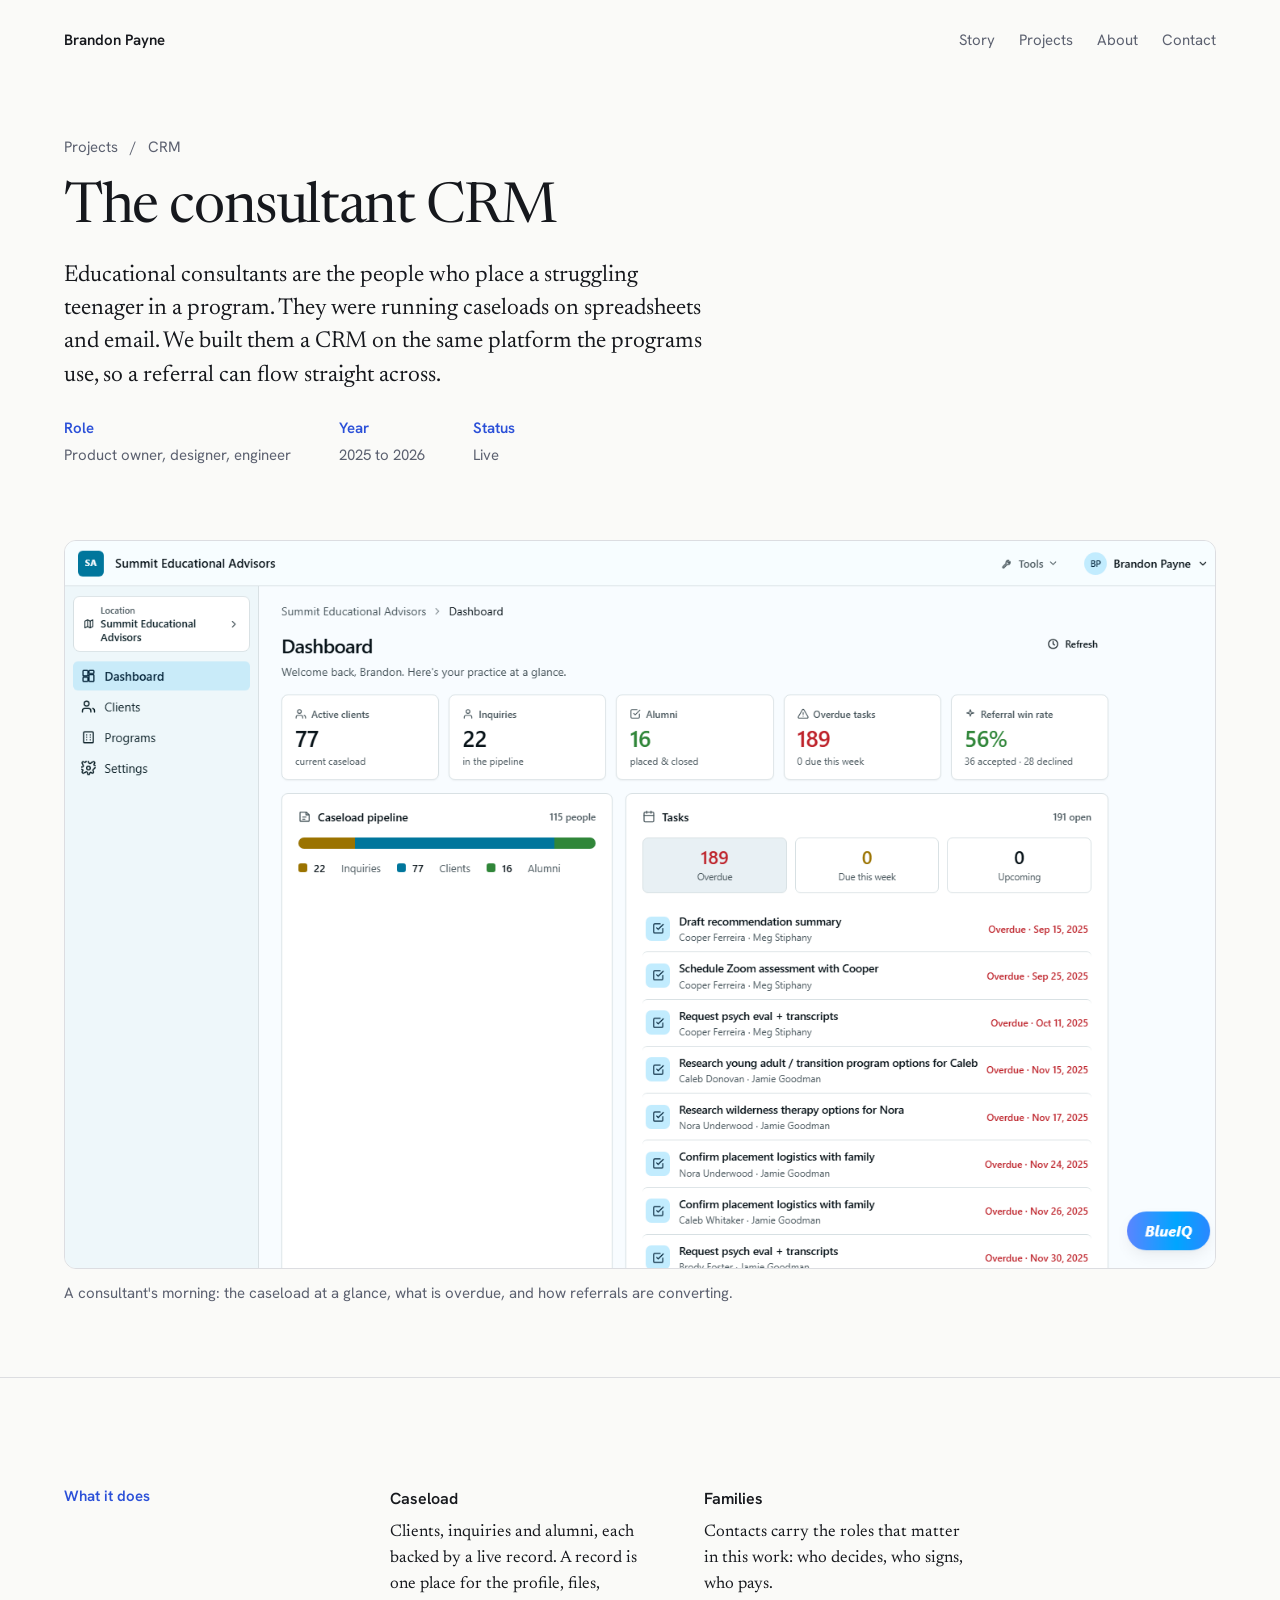
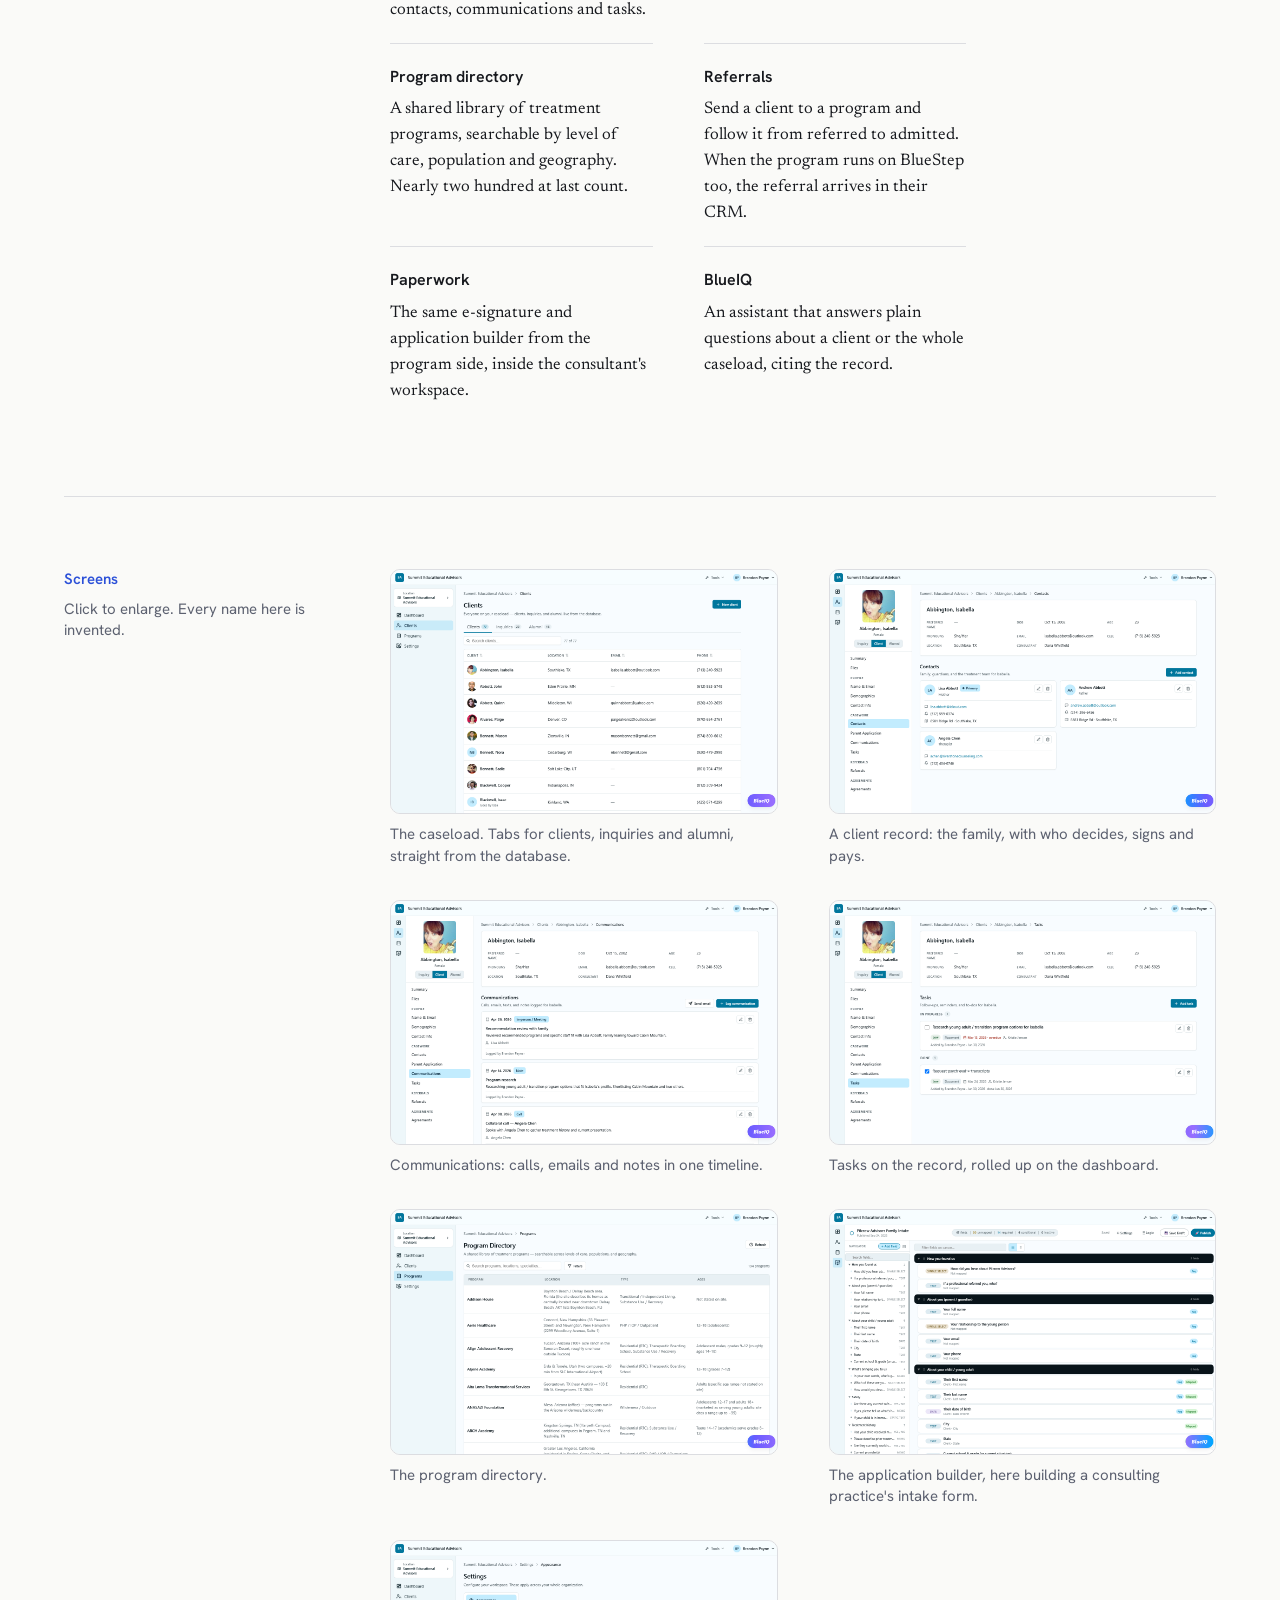
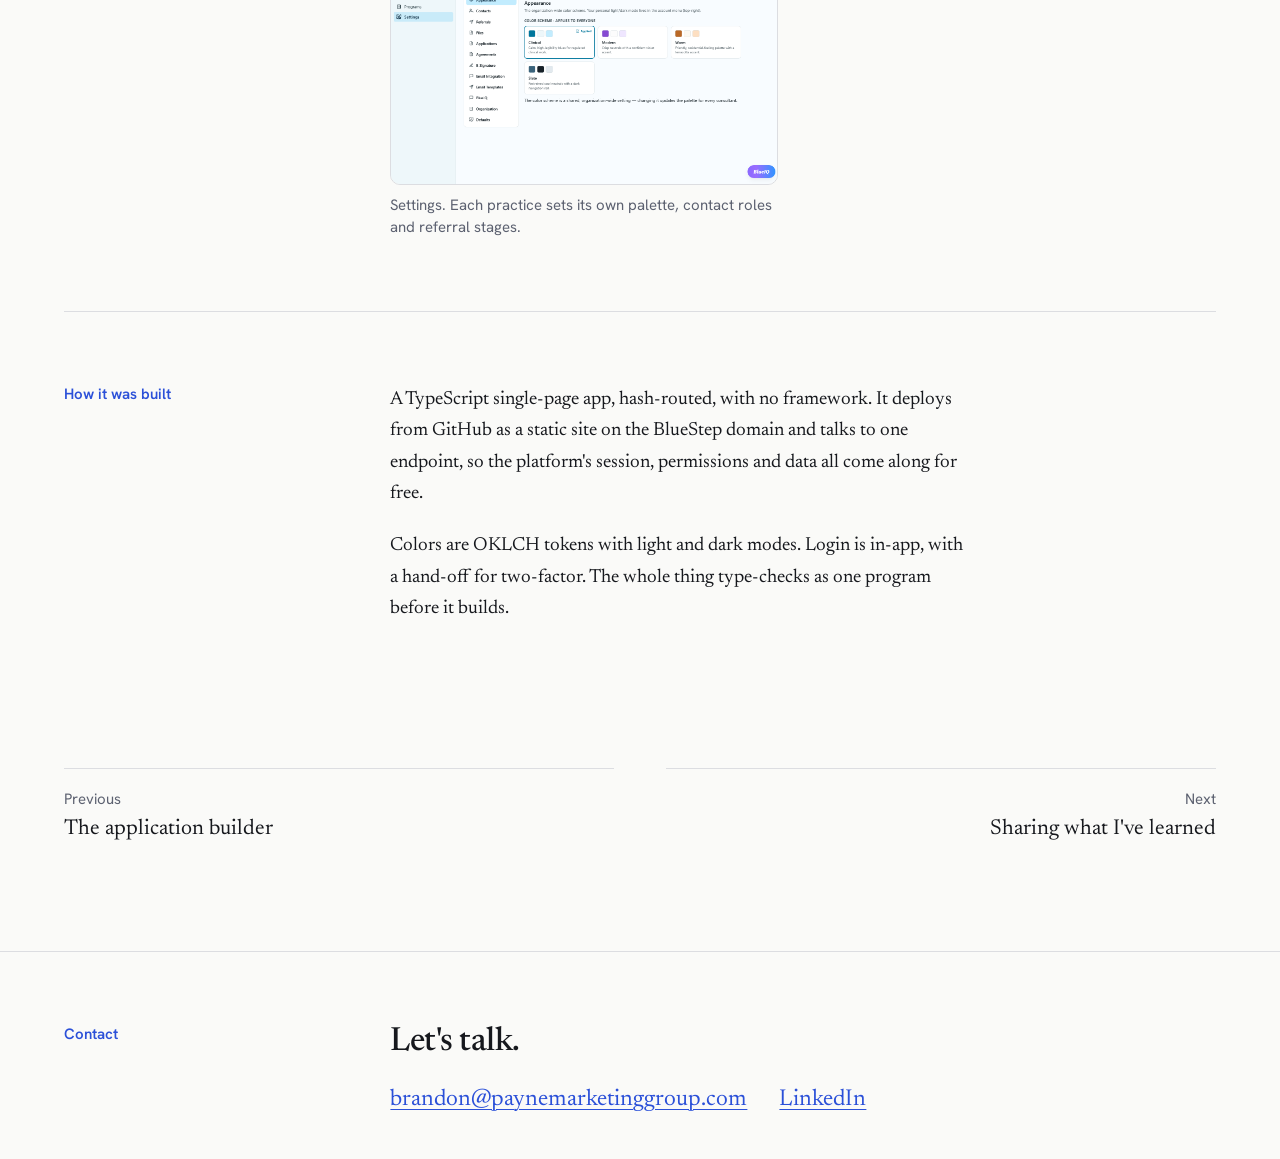
==== commit 4b010d45: "Speaking becomes a project: Transforming Treatment slides and the TCA talk Moves the speaking chapte" ====
--- a/projects/admissions-crm.html
+++ b/projects/admissions-crm.html
@@ -99,7 +99,7 @@
 
     <nav class="project-nav wrap" aria-label="More projects">
       <a class="project-nav-link" href="/projects/application-builder.html"><span class="label">Previous</span><span class="project-nav-title">The application builder</span></a>
-      <a class="project-nav-link is-next" href="/projects/blueiq.html"><span class="label">Next</span><span class="project-nav-title">BlueIQ</span></a>
+      <a class="project-nav-link is-next" href="/projects/speaking.html"><span class="label">Next</span><span class="project-nav-title">Sharing what I've learned</span></a>
     </nav>
   </main>
 
--- a/styles.css
+++ b/styles.css
@@ -131,6 +131,7 @@
 .band { background: var(--night); color: var(--night-ink); padding: var(--space-row) 0; }
 .band .section-title { margin: 0; }
 .section-band > .wrap > .row:first-child { border-top: none; }
+.section-band > .wrap > .cards { padding-top: var(--space-row); }
 
 /* The row: label column + content column */
 .row {
